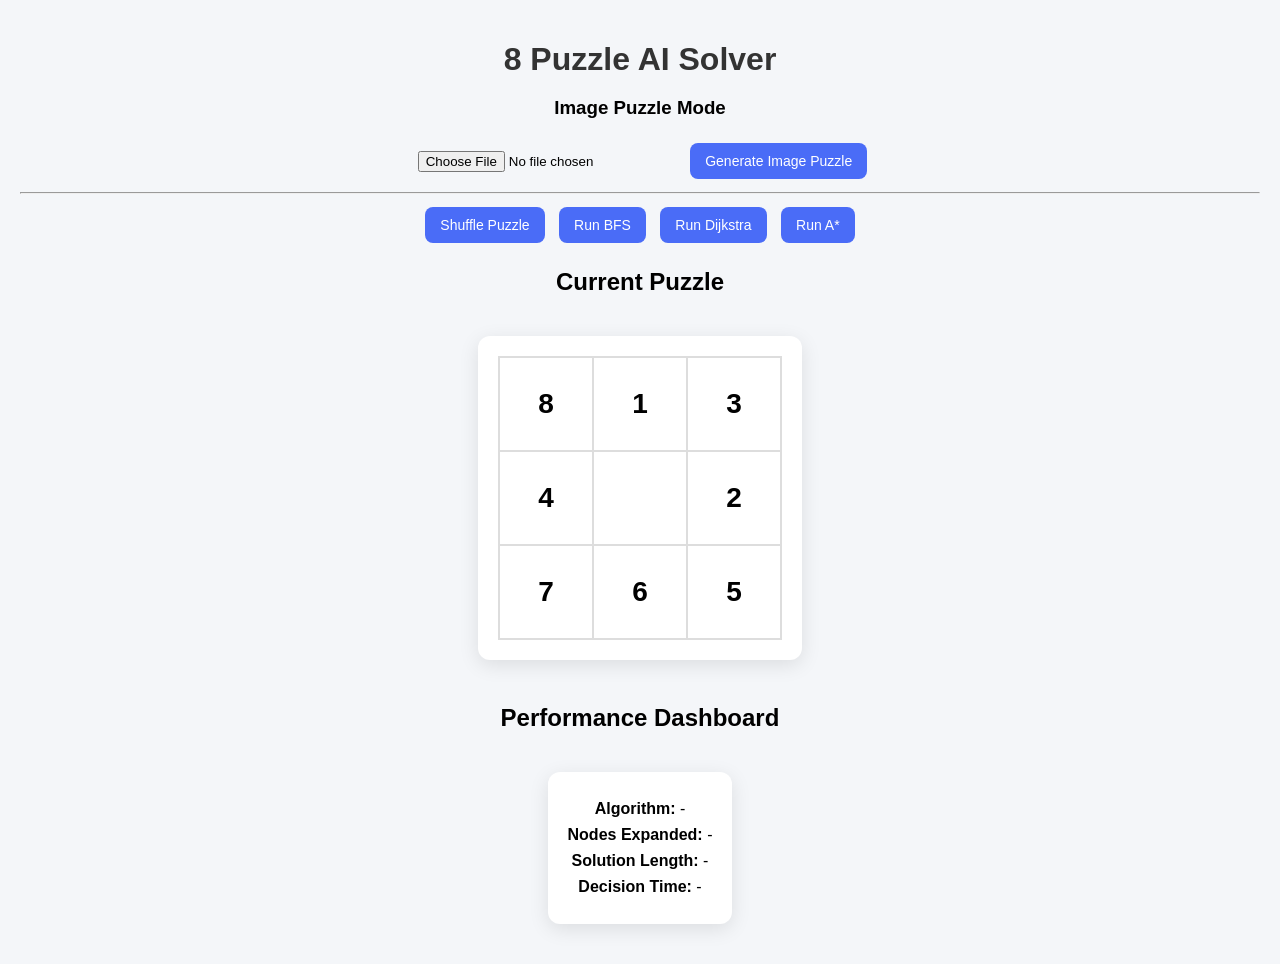
==== moduleA/index.html @ 33b15640 "Added Module A 8-puzzle solver" ====
<!DOCTYPE html>
<html lang="en">
<head>
    <meta charset="UTF-8">
    <meta name="viewport" content="width=device-width, initial-scale=1.0">
    <title>AI Search Lab - 8 Puzzle</title>

    <!-- CSS is inside moduleA -->
    <link rel="stylesheet" href="style.css">
</head>

<body>

    <h1>8 Puzzle AI Solver</h1>

    <!-- IMAGE MODE -->
    <h3>Image Puzzle Mode</h3>

    <input type="file" id="imageUpload" accept="image/*">
    <button onclick="generateImagePuzzle()">Generate Image Puzzle</button>

    <hr>

    <!-- CONTROLS -->
    <button onclick="shufflePuzzle()">Shuffle Puzzle</button>
    <button onclick="runBFS()">Run BFS</button>
    <button onclick="runDijkstra()">Run Dijkstra</button>
    <button onclick="runAStar()">Run A*</button>

    <h2>Current Puzzle</h2>
    <div id="puzzle"></div>

    <h2>Performance Dashboard</h2>

    <div id="dashboard">
        <p><strong>Algorithm:</strong> <span id="algorithm">-</span></p>
        <p><strong>Nodes Expanded:</strong> <span id="nodes">-</span></p>
        <p><strong>Solution Length:</strong> <span id="length">-</span></p>
        <p><strong>Decision Time:</strong> <span id="time">-</span></p>
    </div>

    <!-- JS files (ALL inside moduleA now) -->
    <script src="puzzle.js"></script>
    <script src="bfs.js"></script>
    <script src="dijkstra.js"></script>
    <script src="astar.js"></script>
    <script src="script.js"></script>

</body>
</html>
---- moduleA/style.css ----
body {
    font-family: Arial, sans-serif;
    background: #f4f6f9;
    text-align: center;
    margin: 0;
    padding: 20px;
}

/* Title */
h1 {
    margin-bottom: 10px;
    color: #333;
}

/* Center container feel */
#puzzle, #dashboard, #output {
    display: inline-block;
    margin: 20px auto;
    padding: 20px;
    background: white;
    border-radius: 12px;
    box-shadow: 0 5px 20px rgba(0,0,0,0.1);
}

/* Puzzle grid */
table {
    margin: auto;
    border-collapse: collapse;
}

/* Tiles */
td {
    width: 90px;
    height: 90px;
    border: 2px solid #ddd;
    font-size: 28px;
    font-weight: bold;
    cursor: pointer;
    transition: 0.2s;
    background: white;
}

td:hover {
    background: #f0f4ff;
    transform: scale(1.03);
}

/* Buttons */
button {
    margin: 5px;
    padding: 10px 15px;
    font-size: 14px;
    border: none;
    border-radius: 8px;
    cursor: pointer;
    background: #4a6cf7;
    color: white;
    transition: 0.2s;
}

button:hover {
    background: #3a57d6;
}

/* File input */
input[type="file"] {
    margin: 10px;
}

/* Dashboard text */
#dashboard p {
    margin: 8px 0;
    font-size: 16px;
}

/* Image tiles */
td div {
    width: 100%;
    height: 100%;
    background-size: cover;
    background-position: center;
}
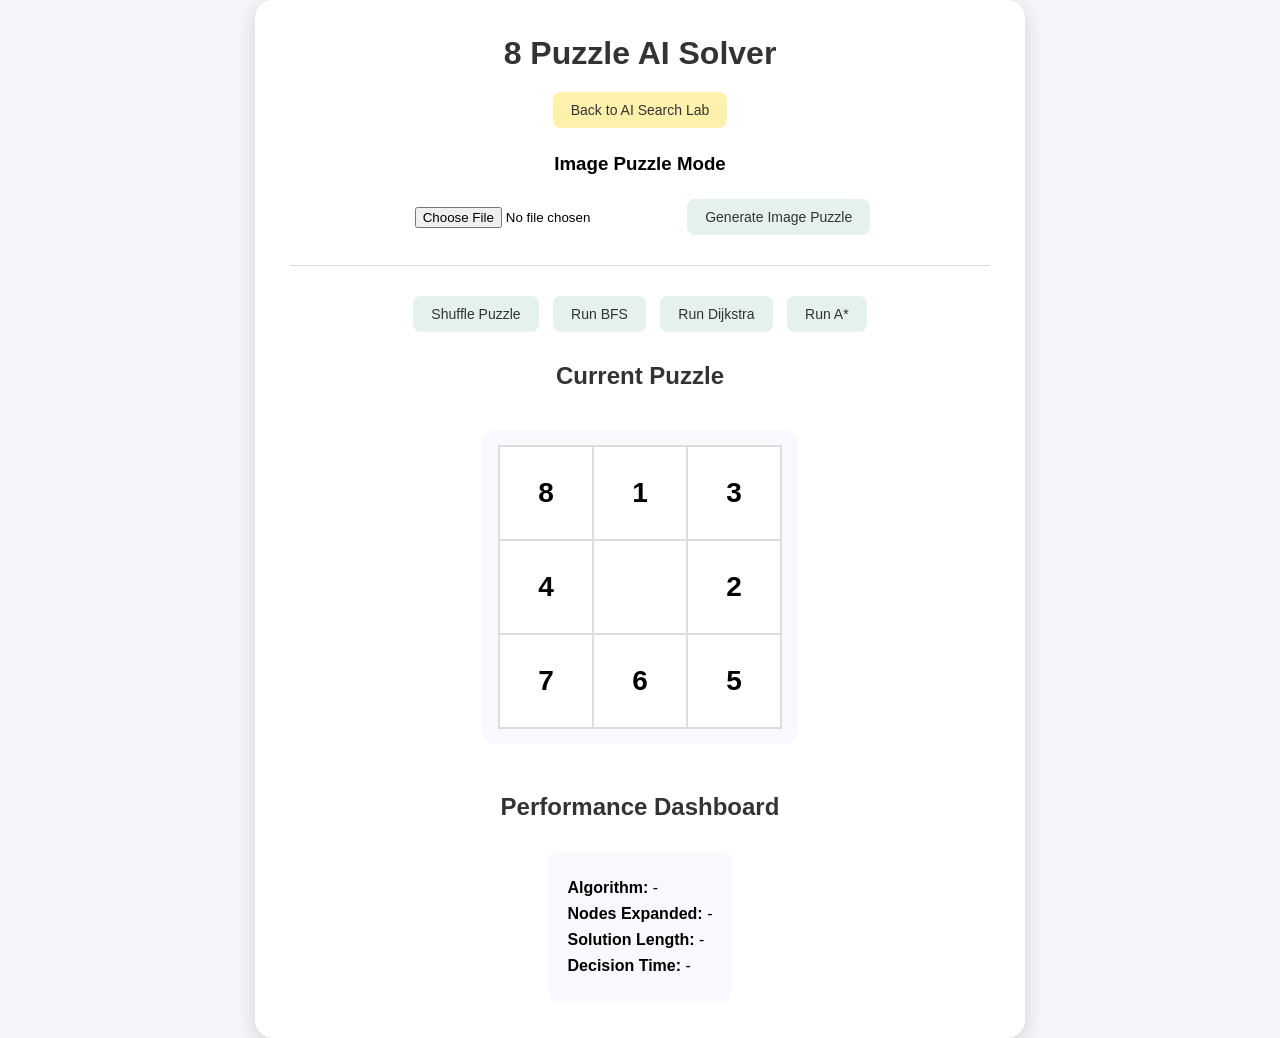
==== commit f0d8f2ab: "Update modules + add landing page" ====
--- a/moduleA/index.html
+++ b/moduleA/index.html
@@ -5,46 +5,90 @@
     <meta name="viewport" content="width=device-width, initial-scale=1.0">
     <title>AI Search Lab - 8 Puzzle</title>
 
-    <!-- CSS is inside moduleA -->
     <link rel="stylesheet" href="style.css">
 </head>
 
 <body>
 
+<div class="game-wrapper">
+
     <h1>8 Puzzle AI Solver</h1>
 
-    <!-- IMAGE MODE -->
+    <a href="../index.html">
+        <button class="home-button">
+            Back to AI Search Lab
+        </button>
+    </a>
+
+
     <h3>Image Puzzle Mode</h3>
 
     <input type="file" id="imageUpload" accept="image/*">
-    <button onclick="generateImagePuzzle()">Generate Image Puzzle</button>
+
+    <button onclick="generateImagePuzzle()">
+        Generate Image Puzzle
+    </button>
+
 
     <hr>
 
-    <!-- CONTROLS -->
-    <button onclick="shufflePuzzle()">Shuffle Puzzle</button>
-    <button onclick="runBFS()">Run BFS</button>
-    <button onclick="runDijkstra()">Run Dijkstra</button>
-    <button onclick="runAStar()">Run A*</button>
+
+    <div class="controls">
+
+        <button onclick="shufflePuzzle()">
+            Shuffle Puzzle
+        </button>
+
+        <button onclick="runBFS()">
+            Run BFS
+        </button>
+
+        <button onclick="runDijkstra()">
+            Run Dijkstra
+        </button>
+
+        <button onclick="runAStar()">
+            Run A*
+        </button>
+
+    </div>
+
 
     <h2>Current Puzzle</h2>
+
     <div id="puzzle"></div>
+
 
     <h2>Performance Dashboard</h2>
 
     <div id="dashboard">
-        <p><strong>Algorithm:</strong> <span id="algorithm">-</span></p>
-        <p><strong>Nodes Expanded:</strong> <span id="nodes">-</span></p>
-        <p><strong>Solution Length:</strong> <span id="length">-</span></p>
-        <p><strong>Decision Time:</strong> <span id="time">-</span></p>
+
+        <p>
+            <strong>Algorithm:</strong>
+            <span id="algorithm">-</span>
+        </p>
+
+        <p>
+            <strong>Nodes Expanded:</strong>
+            <span id="nodes">-</span>
+        </p>
+
+        <p>
+            <strong>Solution Length:</strong>
+            <span id="length">-</span>
+        </p>
+
+        <p>
+            <strong>Decision Time:</strong>
+            <span id="time">-</span>
+        </p>
+
     </div>
 
-    <!-- JS files (ALL inside moduleA now) -->
-    <script src="puzzle.js"></script>
-    <script src="bfs.js"></script>
-    <script src="dijkstra.js"></script>
-    <script src="astar.js"></script>
-    <script src="script.js"></script>
+</div>
+
+
+<script src="puzzle.js"></script>
 
 </body>
 </html>
--- a/moduleA/style.css
+++ b/moduleA/style.css
@@ -1,34 +1,92 @@
 body {
     font-family: Arial, sans-serif;
     background: #f4f6f9;
-    text-align: center;
     margin: 0;
-    padding: 20px;
+
+    min-height: 100vh;
+
+    display: flex;
+    justify-content: center;
+    align-items: center;
 }
 
-/* Title */
+.game-wrapper {
+    background: white;
+    width: 90%;
+    max-width: 700px;
+    padding: 35px;
+    border-radius: 18px;
+    box-shadow: 0 5px 20px rgba(0,0,0,0.15);
+    text-align: center;
+}
+
 h1 {
-    margin-bottom: 10px;
+    margin-top: 0;
+    margin-bottom: 15px;
     color: #333;
 }
 
-/* Center container feel */
-#puzzle, #dashboard, #output {
+h2 {
+    margin-top: 25px;
+    color: #333;
+}
+
+h3 {
+    margin-top: 20px;
+}
+
+.controls {
+    margin: 20px 0;
+}
+
+button {
+    margin: 5px;
+    padding: 10px 18px;
+    font-size: 14px;
+    border: none;
+    border-radius: 8px;
+    cursor: pointer;
+    background: #E4F1EE;
+    color: #333;
+    transition: 0.2s;
+}
+
+button:hover {
+    background: #cfe3dd;
+}
+
+.home-button {
+    background: #fef1ab;
+    color: #333;
+}
+
+.home-button:hover {
+    background: #eac45f;
+}
+
+input[type="file"] {
+    margin: 10px;
+}
+
+hr {
+    margin: 25px 0;
+    border: none;
+    border-top: 1px solid #ddd;
+}
+
+#puzzle {
     display: inline-block;
     margin: 20px auto;
-    padding: 20px;
-    background: white;
+    padding: 15px;
+    background: #f8f9fc;
     border-radius: 12px;
-    box-shadow: 0 5px 20px rgba(0,0,0,0.1);
 }
 
-/* Puzzle grid */
 table {
     margin: auto;
     border-collapse: collapse;
 }
 
-/* Tiles */
 td {
     width: 90px;
     height: 90px;
@@ -45,35 +103,20 @@
     transform: scale(1.03);
 }
 
-/* Buttons */
-button {
-    margin: 5px;
-    padding: 10px 15px;
-    font-size: 14px;
-    border: none;
-    border-radius: 8px;
-    cursor: pointer;
-    background: #4a6cf7;
-    color: white;
-    transition: 0.2s;
+#dashboard {
+    display: inline-block;
+    margin-top: 10px;
+    padding: 20px;
+    background: #f8f9fc;
+    border-radius: 12px;
+    text-align: left;
 }
 
-button:hover {
-    background: #3a57d6;
-}
-
-/* File input */
-input[type="file"] {
-    margin: 10px;
-}
-
-/* Dashboard text */
 #dashboard p {
     margin: 8px 0;
     font-size: 16px;
 }
 
-/* Image tiles */
 td div {
     width: 100%;
     height: 100%;
